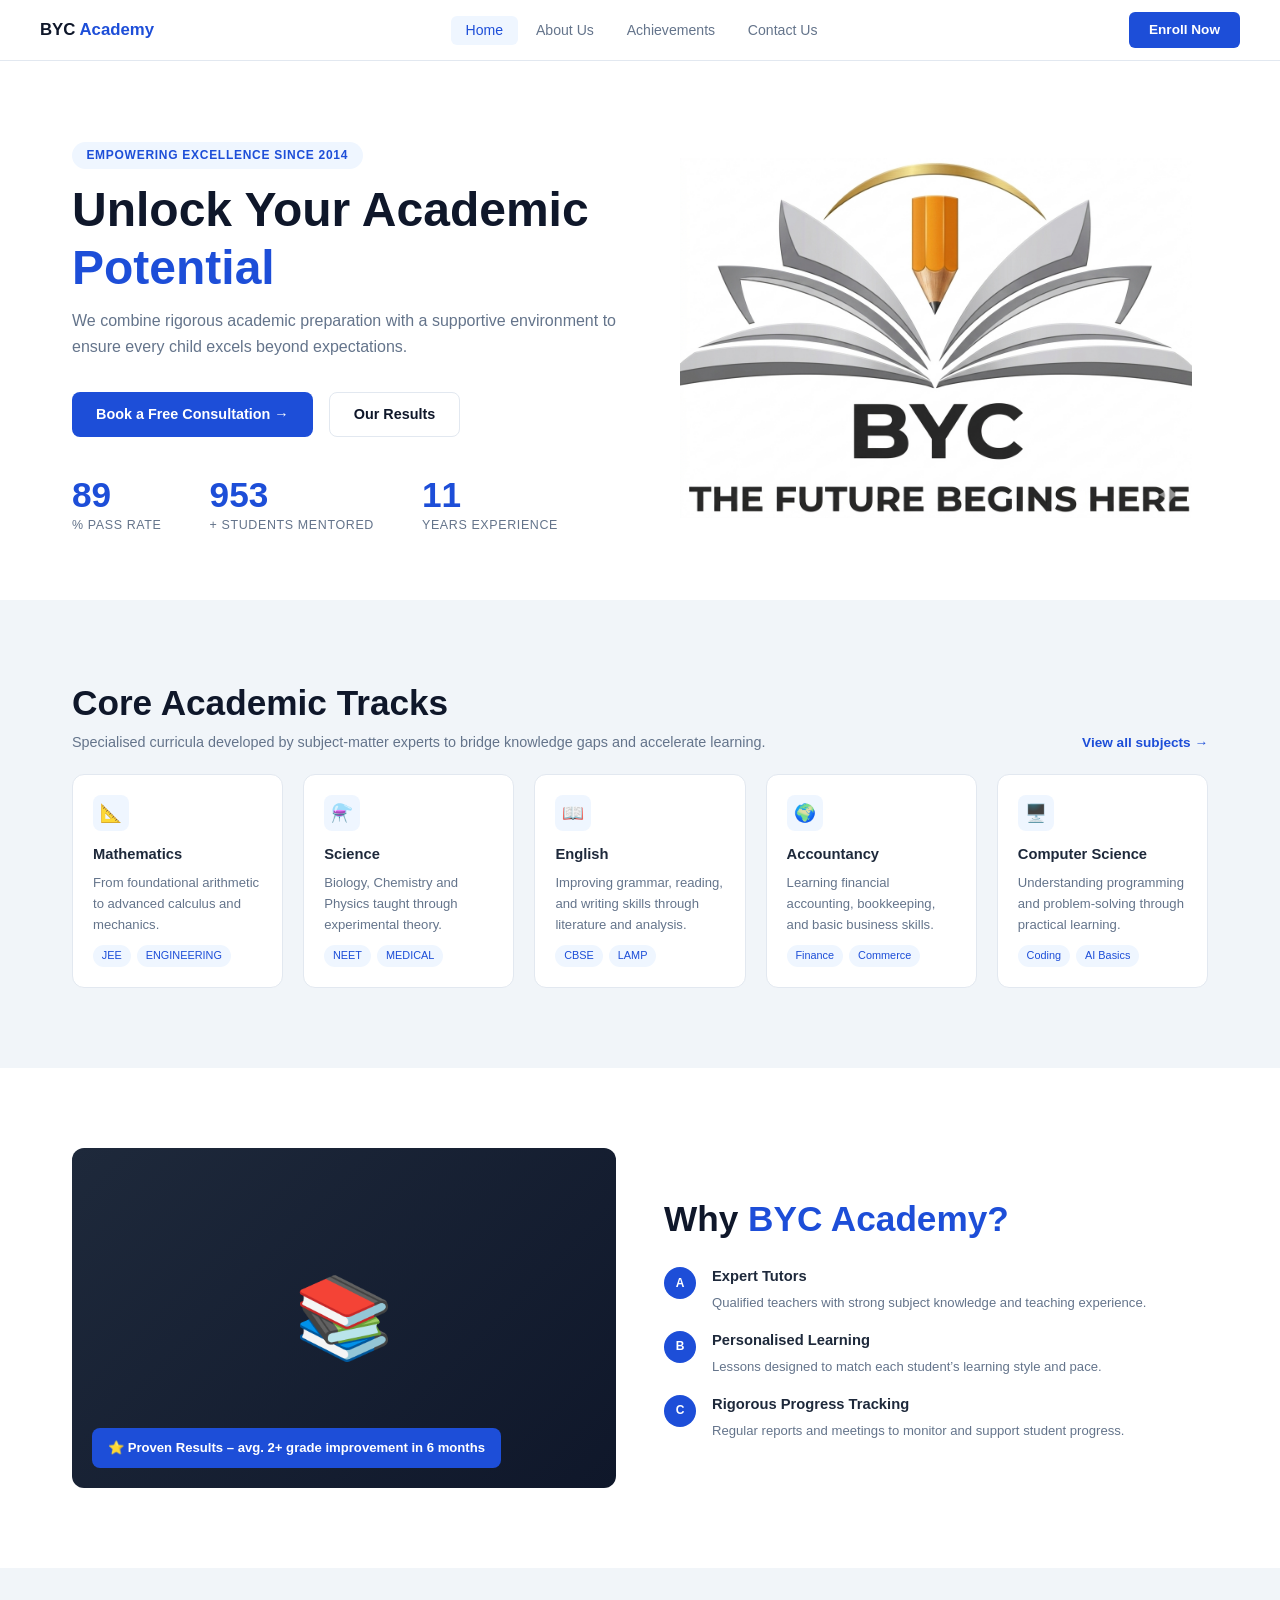
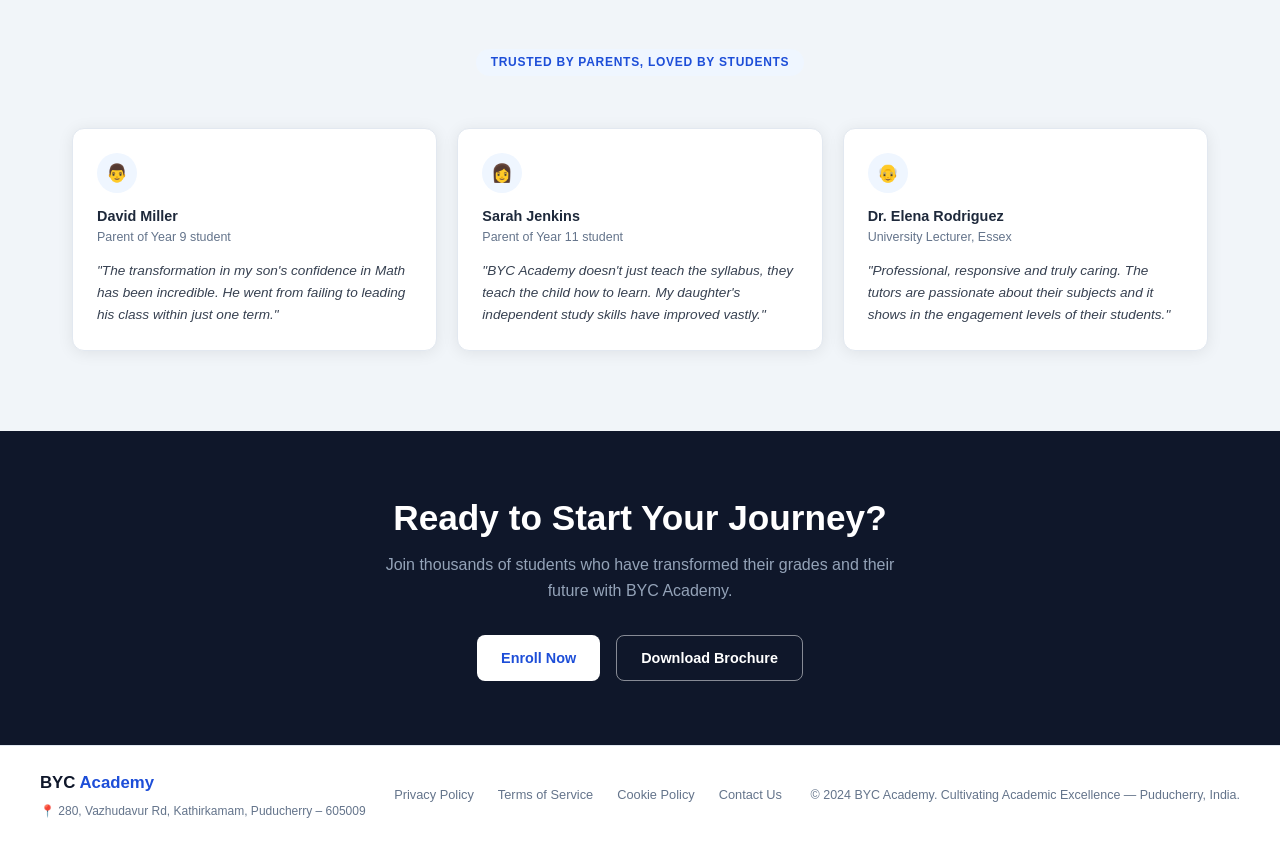
==== index.html @ beffa76e "all updated files are included" ====
<!DOCTYPE html>
<html lang="en">
<head>
<meta charset="UTF-8"/><meta name="viewport" content="width=device-width,initial-scale=1.0"/>
<title>BYC Academy – Unlock Your Academic Potential</title>
<link rel="icon" type="image/png" href="assets/favicon.png">
<meta name="description" content="BYC Academy – Expert tutoring, personalised plans, proven results. Empowering students since 2012."/>
<link rel="stylesheet" href="style.css"/>
</head>
<body>

<!-- NAVBAR -->
<nav class="navbar">
  <div class="nav-inner">
    <a href="index.html" class="nav-logo">BYC <span>Academy</span></a>
    <ul class="nav-links" id="navLinks">
      <li><a href="index.html" class="nav-link active">Home</a></li>
      <li><a href="about.html" class="nav-link">About Us</a></li>
      <li><a href="achievements.html" class="nav-link">Achievements</a></li>
      <li><a href="contact.html" class="nav-link">Contact Us</a></li>
    </ul>
    <a href="contact.html" class="btn-enroll">Enroll Now</a>
    <button class="hamburger" id="ham" aria-label="Menu"><span></span><span></span><span></span></button>
  </div>
</nav>

<!-- HERO -->
<section class="hero">
  <div class="container">
    <div class="hero-grid">
      <div>
        <div class="badge">Empowering Excellence Since 2014</div>
        <h1>Unlock Your Academic <span class="text-blue">Potential</span></h1>
        <p class="lead" style="margin-top:.75rem;">We combine rigorous academic preparation with a supportive environment to ensure every child excels beyond expectations.</p>
        <div style="display:flex;gap:1rem;flex-wrap:wrap;">
          <a href="contact.html" class="btn btn-primary">Book a Free Consultation →</a>
          <a href="achievements.html" class="btn btn-outline">Our Results</a>
        </div>
        <div class="stats-row">
          <div class="stat-item"><div class="num" data-target="94">0</div><div class="lbl">% Pass Rate</div></div>
          <div class="stat-item"><div class="num" data-target="1000">0</div><div class="lbl">+ Students Mentored</div></div>
          <div class="stat-item"><div class="num" data-target="12">0</div><div class="lbl">Years Experience</div></div>
        </div>
      </div>
      <div class="hero-img"><img src="assets\byc logo.png" alt="BYC"></div>
    </div>
  </div>
</section>

<!-- CORE TRACKS -->
<section class="section bg-gray">
  <div class="container">
    <div style="display:flex;justify-content:space-between;align-items:flex-end;margin-bottom:1.25rem;">
      <div>
        <h2>Core Academic Tracks</h2>
        <p class="text-gray" style="font-size:.9rem;margin-top:.35rem;">Specialised curricula developed by subject-matter experts to bridge knowledge gaps and accelerate learning.</p>
      </div>
      <a href="about.html" class="text-blue" style="font-size:.85rem;font-weight:600;white-space:nowrap;">View all subjects →</a>
    </div>
    <div class="subjects-grid">
      <div class="subj-card"><div class="subj-icon">📐</div><h4>Mathematics</h4><p>From foundational arithmetic to advanced calculus and mechanics.</p><div class="tags"><span class="tag">JEE</span><span class="tag">ENGINEERING</span></div></div>
      <div class="subj-card"><div class="subj-icon">⚗️</div><h4>Science</h4><p>Biology, Chemistry and Physics taught through experimental theory.</p><div class="tags"><span class="tag">NEET</span><span class="tag">MEDICAL</span></div></div>
      <div class="subj-card"><div class="subj-icon">📖</div><h4>English</h4><p>Improving grammar, reading, and writing skills through literature and analysis.</p><div class="tags"><span class="tag">CBSE</span><span class="tag">LAMP</span></div></div>
      <div class="subj-card"><div class="subj-icon">🌍</div><h4>Accountancy</h4><p>Learning financial accounting, bookkeeping, and basic business skills.</p><div class="tags"><span class="tag">Finance</span><span class="tag">Commerce</span></div></div>
      <div class="subj-card"><div class="subj-icon">🖥️</div><h4>Computer Science</h4><p>Understanding programming and problem-solving through practical learning.</p><div class="tags"><span class="tag">Coding</span><span class="tag">AI Basics</span></div></div>

    </div>
  </div>
</section>

<!-- WHY BYC -->
<section class="section">
  <div class="container">
    <div class="why-grid">
      <div class="why-img">
        <span style="font-size:5rem;">📚</span>
        <div class="why-img-overlay">⭐ Proven Results – avg. 2+ grade improvement in 6 months</div>
      </div>
      <div>
        <h2 style="margin-bottom:1.5rem;">Why <span class="text-blue">BYC Academy?</span></h2>
        <div class="why-points">
          <div class="why-point">
            <div class="why-point-icon">A</div>
            <div><h4>Expert Tutors</h4><p>Qualified teachers with strong subject knowledge and teaching experience.</p></div>
          </div>
          <div class="why-point">
            <div class="why-point-icon">B</div>
            <div><h4>Personalised Learning</h4><p>Lessons designed to match each student’s learning style and pace.</p></div>
          </div>
          <div class="why-point">
            <div class="why-point-icon">C</div>
            <div><h4>Rigorous Progress Tracking</h4><p>Regular reports and meetings to monitor and support student progress.</p></div>
          </div>
        </div>
      </div>
    </div>
  </div>
</section>

<!-- TESTIMONIALS -->
<section class="section bg-gray">
  <div class="container">
    <div class="section-header center">
      <p class="badge">Trusted by Parents, Loved by Students</p>
    </div>
    <div class="testi-grid">
      <div class="testi-card">
        <div class="testi-avatar">👨</div>
        <div class="testi-name">David Miller</div>
        <div class="testi-role">Parent of Year 9 student</div>
        <p class="testi-text">"The transformation in my son's confidence in Math has been incredible. He went from failing to leading his class within just one term."</p>
      </div>
      <div class="testi-card">
        <div class="testi-avatar">👩</div>
        <div class="testi-name">Sarah Jenkins</div>
        <div class="testi-role">Parent of Year 11 student</div>
        <p class="testi-text">"BYC Academy doesn't just teach the syllabus, they teach the child how to learn. My daughter's independent study skills have improved vastly."</p>
      </div>
      <div class="testi-card">
        <div class="testi-avatar">👴</div>
        <div class="testi-name">Dr. Elena Rodriguez</div>
        <div class="testi-role">University Lecturer, Essex</div>
        <p class="testi-text">"Professional, responsive and truly caring. The tutors are passionate about their subjects and it shows in the engagement levels of their students."</p>
      </div>
    </div>
  </div>
</section>

<!-- CTA -->
<section class="cta-dark">
  <div class="container">
    <h2>Ready to Start Your Journey?</h2>
    <p>Join thousands of students who have transformed their grades and their future with BYC Academy.</p>
    <div class="cta-btns">
      <a href="contact.html" class="btn btn-white">Enroll Now</a>
      <a href="about.html" class="btn btn-outline-white">Download Brochure</a>
    </div>
  </div>
</section>

<!-- FOOTER -->
<footer class="footer">
  <div class="footer-inner">
    <div>
      <span class="nav-logo">BYC <span style="color:var(--blue)">Academy</span></span>
      <div style="font-size:.75rem;color:var(--gray);margin-top:.3rem;">📍 280, Vazhudavur Rd, Kathirkamam, Puducherry – 605009</div>
    </div>
    <div class="footer-links">
      <a href="#">Privacy Policy</a><a href="#">Terms of Service</a><a href="#">Cookie Policy</a><a href="contact.html">Contact Us</a>
    </div>
    <span class="footer-copy">© 2024 BYC Academy. Cultivating Academic Excellence — Puducherry, India.</span>
  </div>
</footer>

<script src="main.js"></script>
</body>
</html>
---- style.css ----
/* === RESET & BASE === */
*,*::before,*::after{box-sizing:border-box;margin:0;padding:0;}
html{scroll-behavior:smooth;font-size:16px;}
body{font-family:'Inter',sans-serif;background:#fff;color:#1e293b;line-height:1.6;overflow-x:hidden;}
a{text-decoration:none;color:inherit;}
ul{list-style:none;}
img{max-width:100%;display:block;}

@import url('https://fonts.googleapis.com/css2?family=Inter:wght@300;400;500;600;700;800&display=swap');

/* === VARIABLES === */
:root{
  --blue:#1d4ed8;
  --blue-light:#3b82f6;
  --blue-bg:#eff6ff;
  --dark:#0f172a;
  --gray:#64748b;
  --gray-light:#f1f5f9;
  --border:#e2e8f0;
  --shadow:0 2px 16px rgba(0,0,0,0.08);
  --shadow-md:0 8px 30px rgba(0,0,0,0.12);
  --radius:12px;
  --trans:0.25s ease;
}

/* === NAVBAR === */
.navbar{position:sticky;top:0;z-index:100;background:#fff;border-bottom:1px solid var(--border);padding:0 2rem;}
.nav-inner{max-width:1200px;margin:auto;display:flex;align-items:center;height:60px;gap:1rem;}
.nav-logo{font-size:1.05rem;font-weight:700;color:var(--dark);white-space:nowrap;}
.nav-logo span{color:var(--blue);}
.nav-links{display:flex;gap:0.25rem;margin:0 auto;}
.nav-link{padding:0.4rem 0.9rem;border-radius:6px;font-size:0.88rem;font-weight:500;color:var(--gray);transition:all var(--trans);}
.nav-link:hover,.nav-link.active{color:var(--blue);background:var(--blue-bg);}
.btn-enroll{padding:0.45rem 1.25rem;background:var(--blue);color:#fff;border-radius:6px;font-size:0.85rem;font-weight:600;white-space:nowrap;transition:background var(--trans);}
.btn-enroll:hover{background:#1e40af;}
.hamburger{display:none;flex-direction:column;gap:4px;background:none;border:none;cursor:pointer;padding:4px;}
.hamburger span{display:block;width:22px;height:2px;background:var(--dark);border-radius:2px;transition:.3s;}
.hamburger.open span:nth-child(1){transform:translateY(6px) rotate(45deg);}
.hamburger.open span:nth-child(2){opacity:0;}
.hamburger.open span:nth-child(3){transform:translateY(-6px) rotate(-45deg);}

/* === LAYOUT === */
.container{max-width:1200px;margin:auto;padding:0 2rem;}
.section{padding:5rem 0;}
.section-sm{padding:3rem 0;}
.bg-gray{background:var(--gray-light);}
.bg-dark{background:var(--dark);}
.bg-blue{background:var(--blue);}

/* === TYPOGRAPHY === */
.badge{display:inline-block;padding:.25rem .9rem;background:var(--blue-bg);color:var(--blue);border-radius:999px;font-size:.75rem;font-weight:600;letter-spacing:.06em;text-transform:uppercase;margin-bottom:.75rem;}
.badge-white{background:rgba(255,255,255,.15);color:#fff;}
h1{font-size:clamp(2rem,4.5vw,3rem);font-weight:800;line-height:1.2;color:var(--dark);}
h2{font-size:clamp(1.5rem,3vw,2.2rem);font-weight:700;line-height:1.3;color:var(--dark);}
h3{font-size:1.1rem;font-weight:700;color:var(--dark);}
.text-blue{color:var(--blue);}
.text-gray{color:var(--gray);}
.text-white{color:#fff;}
.lead{font-size:1rem;color:var(--gray);max-width:600px;margin-bottom:2rem;}
.lead-center{text-align:center;margin-left:auto;margin-right:auto;}

/* === BUTTONS === */
.btn{display:inline-flex;align-items:center;gap:.5rem;padding:.65rem 1.5rem;border-radius:8px;font-size:.9rem;font-weight:600;border:none;cursor:pointer;transition:all var(--trans);}
.btn-primary{background:var(--blue);color:#fff;}
.btn-primary:hover{background:#1e40af;transform:translateY(-1px);}
.btn-outline{background:#fff;color:var(--dark);border:1.5px solid var(--border);}
.btn-outline:hover{border-color:var(--blue);color:var(--blue);}
.btn-outline-white{background:transparent;color:#fff;border:1.5px solid rgba(255,255,255,.5);}
.btn-outline-white:hover{background:rgba(255,255,255,.1);}
.btn-white{background:#fff;color:var(--blue);}
.btn-white:hover{background:#f0f9ff;}

/* === CARDS === */
.card{background:#fff;border:1px solid var(--border);border-radius:var(--radius);padding:1.5rem;box-shadow:var(--shadow);}
.card:hover{box-shadow:var(--shadow-md);transform:translateY(-3px);}
.card-transition{transition:all var(--trans);}

/* === STATS ROW === */
.stats-row{display:flex;gap:3rem;flex-wrap:wrap;margin-top:2.5rem;}
.stat-item .num{font-size:2.2rem;font-weight:800;color:var(--blue);line-height:1;}
.stat-item .lbl{font-size:.78rem;color:var(--gray);text-transform:uppercase;letter-spacing:.05em;margin-top:.2rem;}

/* === SUBJECT CARDS === */
.subjects-grid{display:grid;grid-template-columns:repeat(auto-fit,minmax(200px,1fr));gap:1.25rem;}
.subj-card{background:#fff;border:1px solid var(--border);border-radius:var(--radius);padding:1.25rem;transition:all var(--trans);}
.subj-card:hover{border-color:var(--blue);box-shadow:var(--shadow-md);}
.subj-icon{width:36px;height:36px;background:var(--blue-bg);border-radius:8px;display:flex;align-items:center;justify-content:center;font-size:1.1rem;margin-bottom:.75rem;}
.subj-card h4{font-size:.92rem;font-weight:700;margin-bottom:.35rem;}
.subj-card p{font-size:.82rem;color:var(--gray);}
.tags{display:flex;gap:.4rem;flex-wrap:wrap;margin-top:.6rem;}
.tag{font-size:.68rem;padding:.15rem .55rem;border-radius:999px;background:var(--blue-bg);color:var(--blue);font-weight:500;}

/* === WHY SECTION === */
.why-grid{display:grid;grid-template-columns:1fr 1fr;gap:3rem;align-items:center;}
.why-img{border-radius:var(--radius);overflow:hidden;position:relative;min-height:340px;background:linear-gradient(135deg,#1e293b,#0f172a);display:flex;align-items:center;justify-content:center;}
.why-img-overlay{position:absolute;bottom:1.25rem;left:1.25rem;background:var(--blue);color:#fff;border-radius:8px;padding:.6rem 1rem;font-size:.82rem;font-weight:700;}
.why-points{display:flex;flex-direction:column;gap:1rem;}
.why-point{display:flex;gap:1rem;align-items:flex-start;}
.why-point-icon{width:32px;height:32px;border-radius:50%;background:var(--blue);color:#fff;display:flex;align-items:center;justify-content:center;font-size:.75rem;font-weight:700;flex-shrink:0;margin-top:2px;}
.why-point h4{font-size:.92rem;font-weight:600;margin-bottom:.2rem;}
.why-point p{font-size:.82rem;color:var(--gray);}

/* === TESTIMONIALS === */
.testi-grid{display:grid;grid-template-columns:repeat(auto-fit,minmax(260px,1fr));gap:1.25rem;}
.testi-card{background:#fff;border:1px solid var(--border);border-radius:var(--radius);padding:1.5rem;box-shadow:var(--shadow);}
.testi-avatar{width:40px;height:40px;border-radius:50%;background:var(--blue-bg);display:flex;align-items:center;justify-content:center;font-size:1.1rem;margin-bottom:.75rem;}
.testi-name{font-size:.9rem;font-weight:700;}
.testi-role{font-size:.78rem;color:var(--gray);}
.testi-text{font-size:.85rem;color:#374151;margin-top:.75rem;font-style:italic;}

/* === TIMELINE === */
.timeline{position:relative;padding-left:1.5rem;}
.timeline::before{content:'';position:absolute;left:6px;top:0;bottom:0;width:2px;background:var(--border);}
.tl-item{position:relative;padding-bottom:2rem;}
.tl-dot{position:absolute;left:-1.25rem;top:3px;width:14px;height:14px;border-radius:50%;background:#fff;border:2px solid var(--border);}
.tl-dot.active{border-color:var(--blue);background:var(--blue);}
.tl-year{font-size:.75rem;font-weight:700;color:var(--blue);margin-bottom:.2rem;}
.tl-title{font-size:.95rem;font-weight:700;margin-bottom:.3rem;}
.tl-desc{font-size:.83rem;color:var(--gray);}

/* === MENTORS === */
.mentors-grid{display:grid;grid-template-columns:repeat(auto-fit,minmax(220px,1fr));gap:1.25rem;}
.mentor-card{background:#fff;border:1px solid var(--border);border-radius:var(--radius);overflow:hidden;box-shadow:var(--shadow);transition:all var(--trans);}
.mentor-card:hover{box-shadow:var(--shadow-md);transform:translateY(-3px);}
.mentor-img{height:160px;background:linear-gradient(135deg,#1e293b,#334155);display:flex;align-items:center;justify-content:center;font-size:3.5rem;}
.mentor-body{padding:1rem;}
.mentor-body h4{font-size:.95rem;font-weight:700;}
.mentor-role{font-size:.78rem;color:var(--blue);font-weight:600;margin:.15rem 0 .5rem;}
.mentor-bio{font-size:.78rem;color:var(--gray);}

/* === ACHIEVEMENT STATS === */
.ach-grid{display:grid;grid-template-columns:repeat(auto-fit,minmax(240px,1fr));gap:1.5rem;margin-top:2.5rem;}
.ach-card{border-radius:var(--radius);padding:2rem;text-align:center;}
.ach-card.blue{background:var(--blue);color:#fff;}
.ach-card.light{background:#fff;border:1px solid var(--border);box-shadow:var(--shadow);}
.ach-card.accent{background:#1e293b;color:#fff;}
.ach-num{font-size:2.8rem;font-weight:800;line-height:1;}
.ach-card.blue .ach-num{color:#bfdbfe;}
.ach-lbl{font-size:.9rem;font-weight:600;margin:.5rem 0 .75rem;}
.ach-desc{font-size:.8rem;opacity:.7;}
.ach-award-icon{font-size:2rem;margin-bottom:.75rem;}

/* === SUCCESS STORIES === */
.story-grid{display:grid;grid-template-columns:repeat(auto-fit,minmax(280px,1fr));gap:1.5rem;}
.story-card{background:#fff;border:1px solid var(--border);border-radius:var(--radius);padding:1.5rem;box-shadow:var(--shadow);}
.story-head{display:flex;gap:.75rem;align-items:center;margin-bottom:.75rem;}
.story-avatar{width:44px;height:44px;border-radius:50%;background:var(--blue-bg);display:flex;align-items:center;justify-content:center;font-size:1.2rem;flex-shrink:0;}
.story-name{font-size:.9rem;font-weight:700;}
.story-sub{font-size:.76rem;color:var(--gray);}
.story-badge{display:inline-block;font-size:.68rem;padding:.15rem .6rem;border-radius:999px;background:#dcfce7;color:#166534;font-weight:600;margin-bottom:.5rem;}
.story-quote{font-size:.83rem;color:#374151;font-style:italic;border-left:3px solid var(--blue);padding-left:.75rem;}

/* === LEGACY SECTION === */
.legacy-grid{display:grid;grid-template-columns:1fr 1fr;gap:2rem;align-items:center;}
.legacy-img{border-radius:var(--radius);overflow:hidden;height:280px;background:linear-gradient(135deg,#1a1a2e,#16213e);display:flex;align-items:center;justify-content:center;font-size:4rem;}
.legacy-points{display:flex;flex-direction:column;gap:.75rem;}
.legacy-point{display:flex;gap:.75rem;align-items:flex-start;padding:.75rem;background:#fff;border-radius:8px;border:1px solid var(--border);}
.legacy-icon{font-size:1.1rem;flex-shrink:0;margin-top:2px;}
.legacy-point h4{font-size:.88rem;font-weight:700;margin-bottom:.15rem;}
.legacy-point p{font-size:.8rem;color:var(--gray);}

/* === CONTACT === */
.contact-grid{display:grid;grid-template-columns:1fr 1.2fr;gap:4rem;align-items:start;}
.contact-form-box{background:#fff;border:1px solid var(--border);border-radius:var(--radius);padding:2rem;box-shadow:var(--shadow);}
.form-row-2{display:grid;grid-template-columns:1fr 1fr;gap:1rem;}
.form-group{margin-bottom:1.1rem;}
.form-group label{display:block;font-size:.8rem;font-weight:600;color:#374151;margin-bottom:.35rem;}
.form-group input,.form-group select,.form-group textarea{width:100%;padding:.6rem .9rem;border:1.5px solid var(--border);border-radius:8px;font-size:.88rem;font-family:inherit;color:var(--dark);background:#fff;transition:border-color var(--trans);}
.form-group input:focus,.form-group select:focus,.form-group textarea:focus{outline:none;border-color:var(--blue);}
.form-group textarea{resize:vertical;}
.contact-sidebar{display:flex;flex-direction:column;gap:1.5rem;}
.contact-info-card{background:#fff;border:1px solid var(--border);border-radius:var(--radius);padding:1.25rem;box-shadow:var(--shadow);}
.contact-info-row{display:flex;gap:.75rem;align-items:flex-start;}
.ci-icon{width:36px;height:36px;background:var(--blue-bg);border-radius:8px;display:flex;align-items:center;justify-content:center;font-size:1rem;flex-shrink:0;}
.ci-label{font-size:.75rem;color:var(--gray);margin-bottom:.15rem;}
.ci-val{font-size:.85rem;font-weight:600;color:var(--dark);}
.ci-sub{font-size:.75rem;color:var(--gray);}
.hours-row{display:flex;justify-content:space-between;font-size:.8rem;padding:.4rem 0;border-bottom:1px solid var(--border);}
.hours-row:last-child{border:none;}
.trust-row{display:grid;grid-template-columns:repeat(3,1fr);gap:.75rem;text-align:center;}
.trust-item{background:#fff;border:1px solid var(--border);border-radius:8px;padding:.75rem .5rem;}
.trust-icon{font-size:1.3rem;margin-bottom:.3rem;}
.trust-val{font-size:.82rem;font-weight:700;}
.trust-lbl{font-size:.7rem;color:var(--gray);}
.map-box{border-radius:var(--radius);overflow:hidden;height:140px;background:linear-gradient(135deg,#e2e8f0,#cbd5e1);display:flex;align-items:center;justify-content:center;font-size:2rem;}
.success-msg{display:none;padding:.75rem;background:#dcfce7;border:1px solid #86efac;border-radius:8px;color:#166534;font-size:.85rem;text-align:center;margin-top:.75rem;}
.success-msg.show{display:block;}

/* === HERO === */
.hero{padding:5rem 0 4rem;}
.hero-grid{display:grid;grid-template-columns:1fr 1fr;gap:3rem;align-items:center;}
.hero-img{border-radius:var(--radius);overflow:hidden;height:360px;background:#fff;display:flex;align-items:center;justify-content:center;}
.hero-img img{width:100%;height:100%;object-fit:contain;}
.hero-about{position:relative;border-radius:var(--radius);overflow:hidden;height:360px;}
.hero-about img,.hero-about-bg{width:100%;height:100%;object-fit:cover;}
.hero-about-bg{background:linear-gradient(135deg,#1e3a5f,#0f172a);display:flex;align-items:center;justify-content:center;font-size:4rem;}
.hero-about-overlay{position:absolute;inset:0;background:linear-gradient(to top,rgba(0,0,0,.7) 0%,rgba(0,0,0,.2) 60%,transparent 100%);}
.hero-about-text{position:absolute;bottom:1.5rem;left:1.5rem;color:#fff;}
.hero-about-text h1{color:#fff;font-size:clamp(1.5rem,3vw,2.2rem);}
.hero-about-badge{display:inline-block;background:var(--blue);color:#fff;border-radius:4px;font-size:.7rem;font-weight:700;padding:.2rem .6rem;letter-spacing:.04em;margin-bottom:.5rem;}
.excellence-badge{position:absolute;bottom:1.5rem;right:1.5rem;background:#fff;border-radius:8px;padding:.6rem .9rem;text-align:center;box-shadow:var(--shadow-md);}
.excellence-badge .num{font-size:1.3rem;font-weight:800;color:var(--blue);}
.excellence-badge .lbl{font-size:.65rem;color:var(--gray);}

/* === CTA DARK === */
.cta-dark{background:var(--dark);padding:4rem 2rem;text-align:center;}
.cta-dark h2{color:#fff;margin-bottom:.75rem;}
.cta-dark p{color:#94a3b8;max-width:520px;margin:0 auto 2rem;}
.cta-btns{display:flex;gap:1rem;justify-content:center;flex-wrap:wrap;}

/* === FOOTER === */
.footer{background:#fff;border-top:1px solid var(--border);padding:1.5rem 2rem;}
.footer-inner{max-width:1200px;margin:auto;display:flex;align-items:center;justify-content:space-between;flex-wrap:wrap;gap:1rem;}
.footer-links{display:flex;gap:1.5rem;flex-wrap:wrap;}
.footer-links a{font-size:.8rem;color:var(--gray);transition:color var(--trans);}
.footer-links a:hover{color:var(--blue);}
.footer-copy{font-size:.78rem;color:var(--gray);}

/* === SECTION HEADER === */
.section-header{margin-bottom:2.5rem;}
.section-header.center{text-align:center;}
.section-header.center .lead{margin-left:auto;margin-right:auto;}

/* === RESPONSIVE === */
@media(max-width:900px){
  .hero-grid,.why-grid,.contact-grid,.legacy-grid{grid-template-columns:1fr;}
  .hero-img{height:220px;}
}
@media(max-width:640px){
  .nav-links{display:none;position:absolute;top:60px;left:0;width:100%;background:#fff;border-bottom:1px solid var(--border);padding:1rem;flex-direction:column;}
  .nav-links.open{display:flex;}
  .hamburger{display:flex;}
  .btn-enroll{display:none;}
  .form-row-2{grid-template-columns:1fr;}
  .trust-row{grid-template-columns:1fr 1fr;}
  .stats-row{gap:1.5rem;}
}
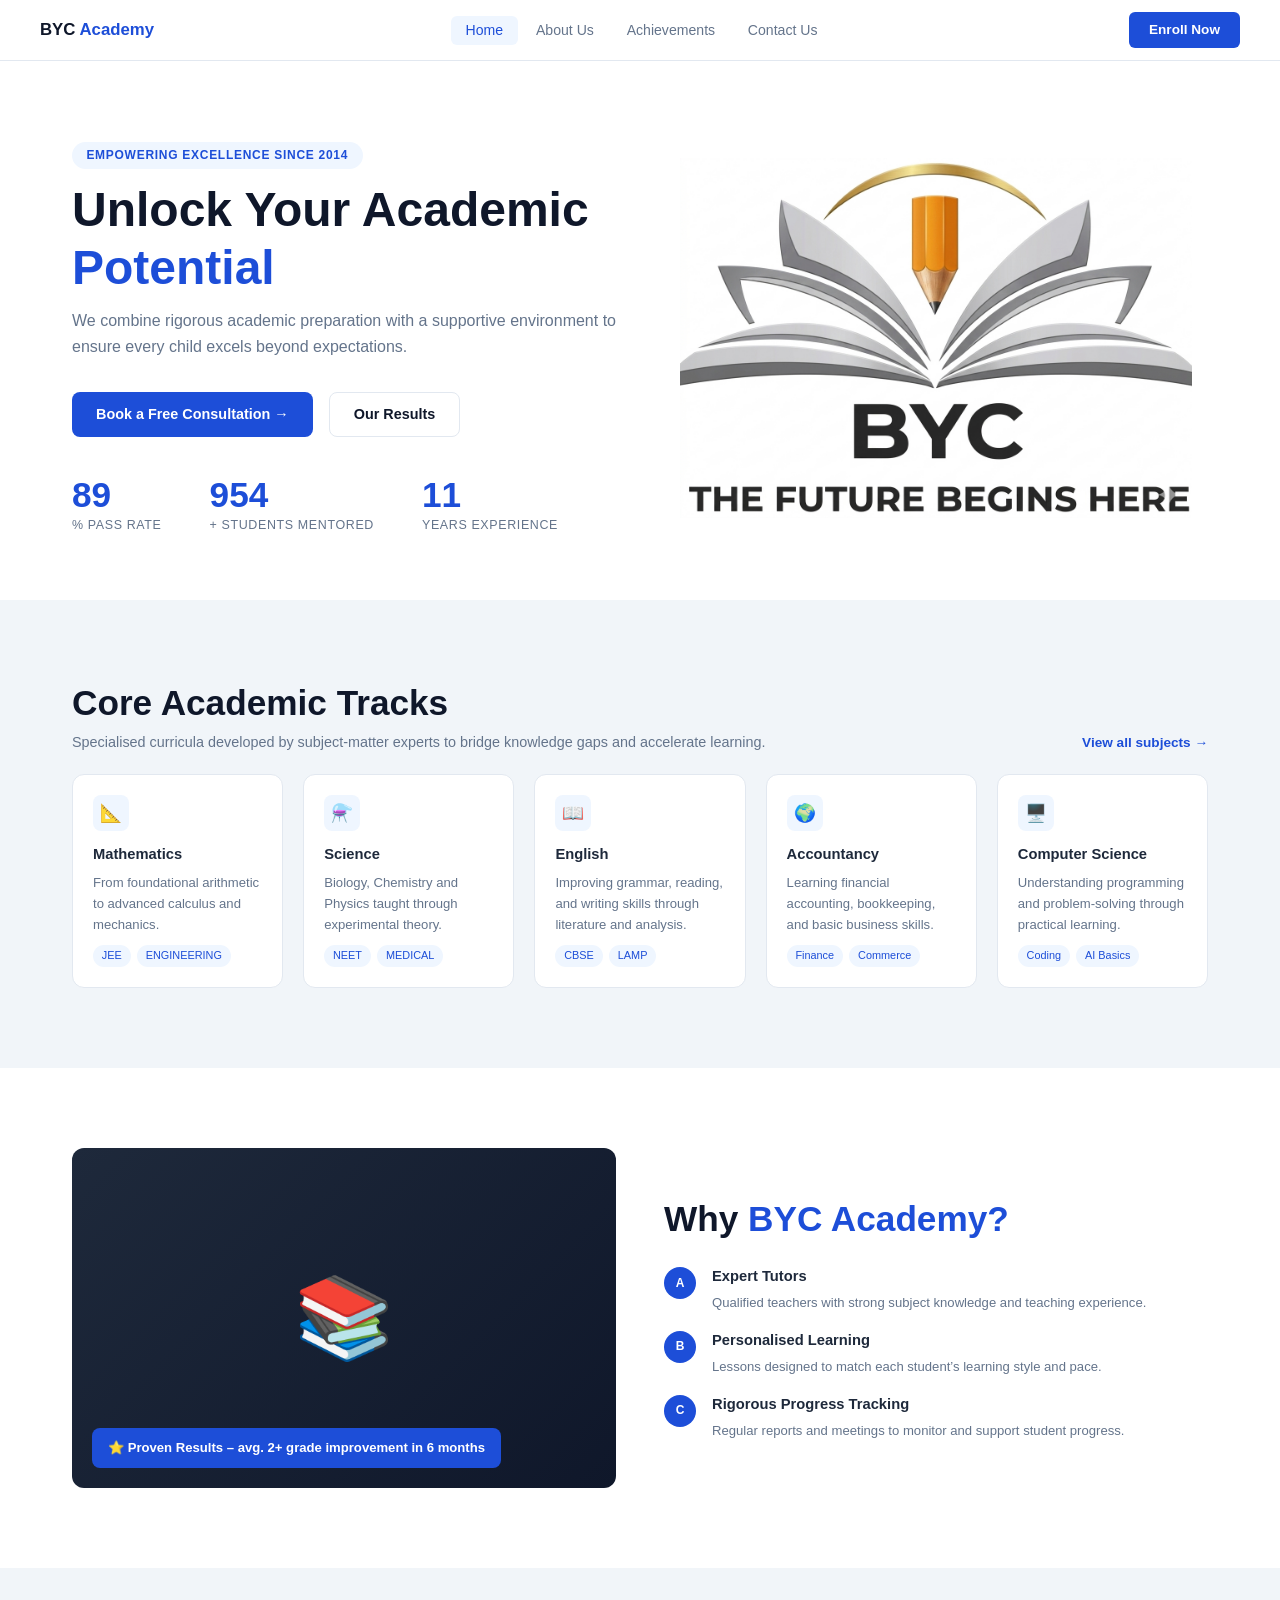
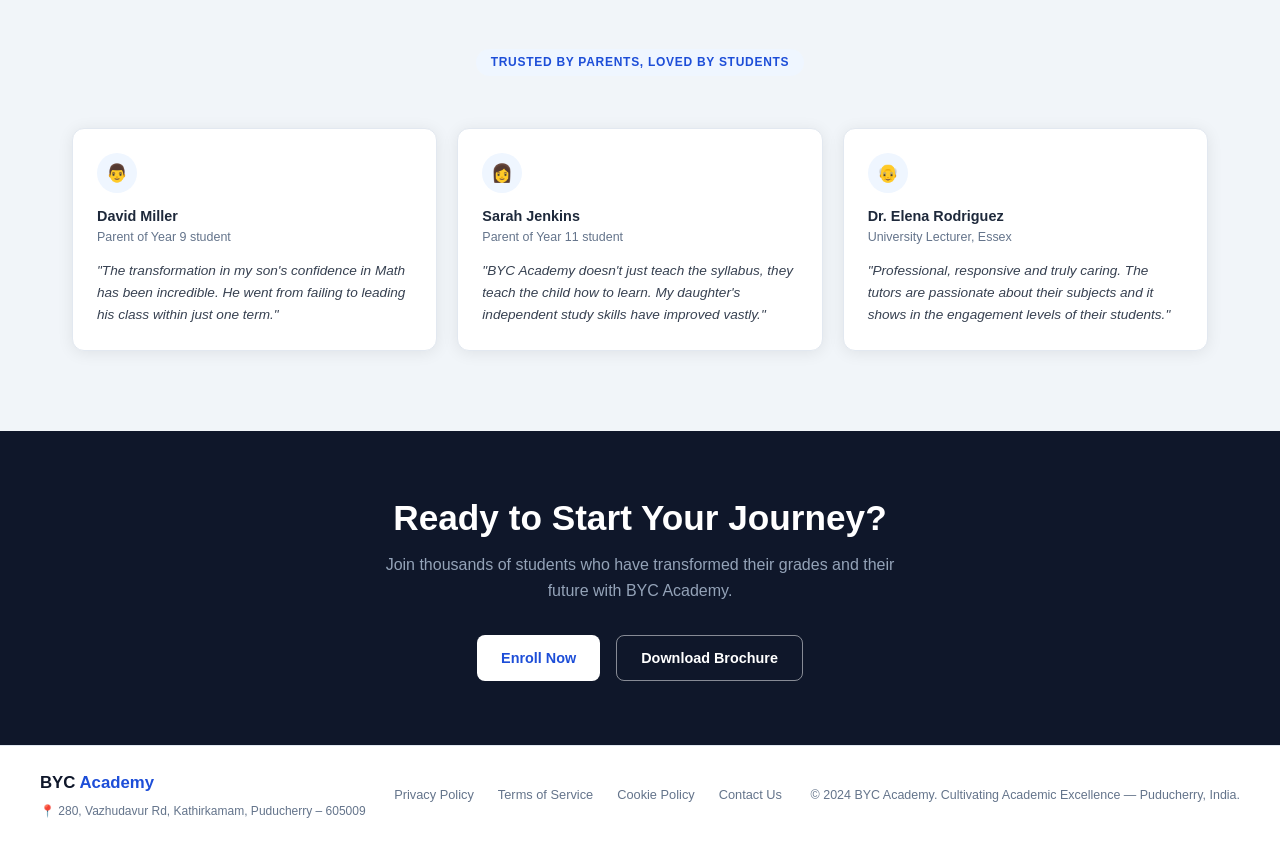
==== commit c98c2704: "updated mentors and privacy policy and cookies and terms of usage" ====
--- a/index.html
+++ b/index.html
@@ -146,7 +146,7 @@
       <div style="font-size:.75rem;color:var(--gray);margin-top:.3rem;">📍 280, Vazhudavur Rd, Kathirkamam, Puducherry – 605009</div>
     </div>
     <div class="footer-links">
-      <a href="#">Privacy Policy</a><a href="#">Terms of Service</a><a href="#">Cookie Policy</a><a href="contact.html">Contact Us</a>
+      <a href="privacy-policy.html">Privacy Policy</a><a href="terms.html">Terms of Service</a><a href="cookies.html">Cookie Policy</a><a href="contact.html">Contact Us</a>
     </div>
     <span class="footer-copy">© 2024 BYC Academy. Cultivating Academic Excellence — Puducherry, India.</span>
   </div>
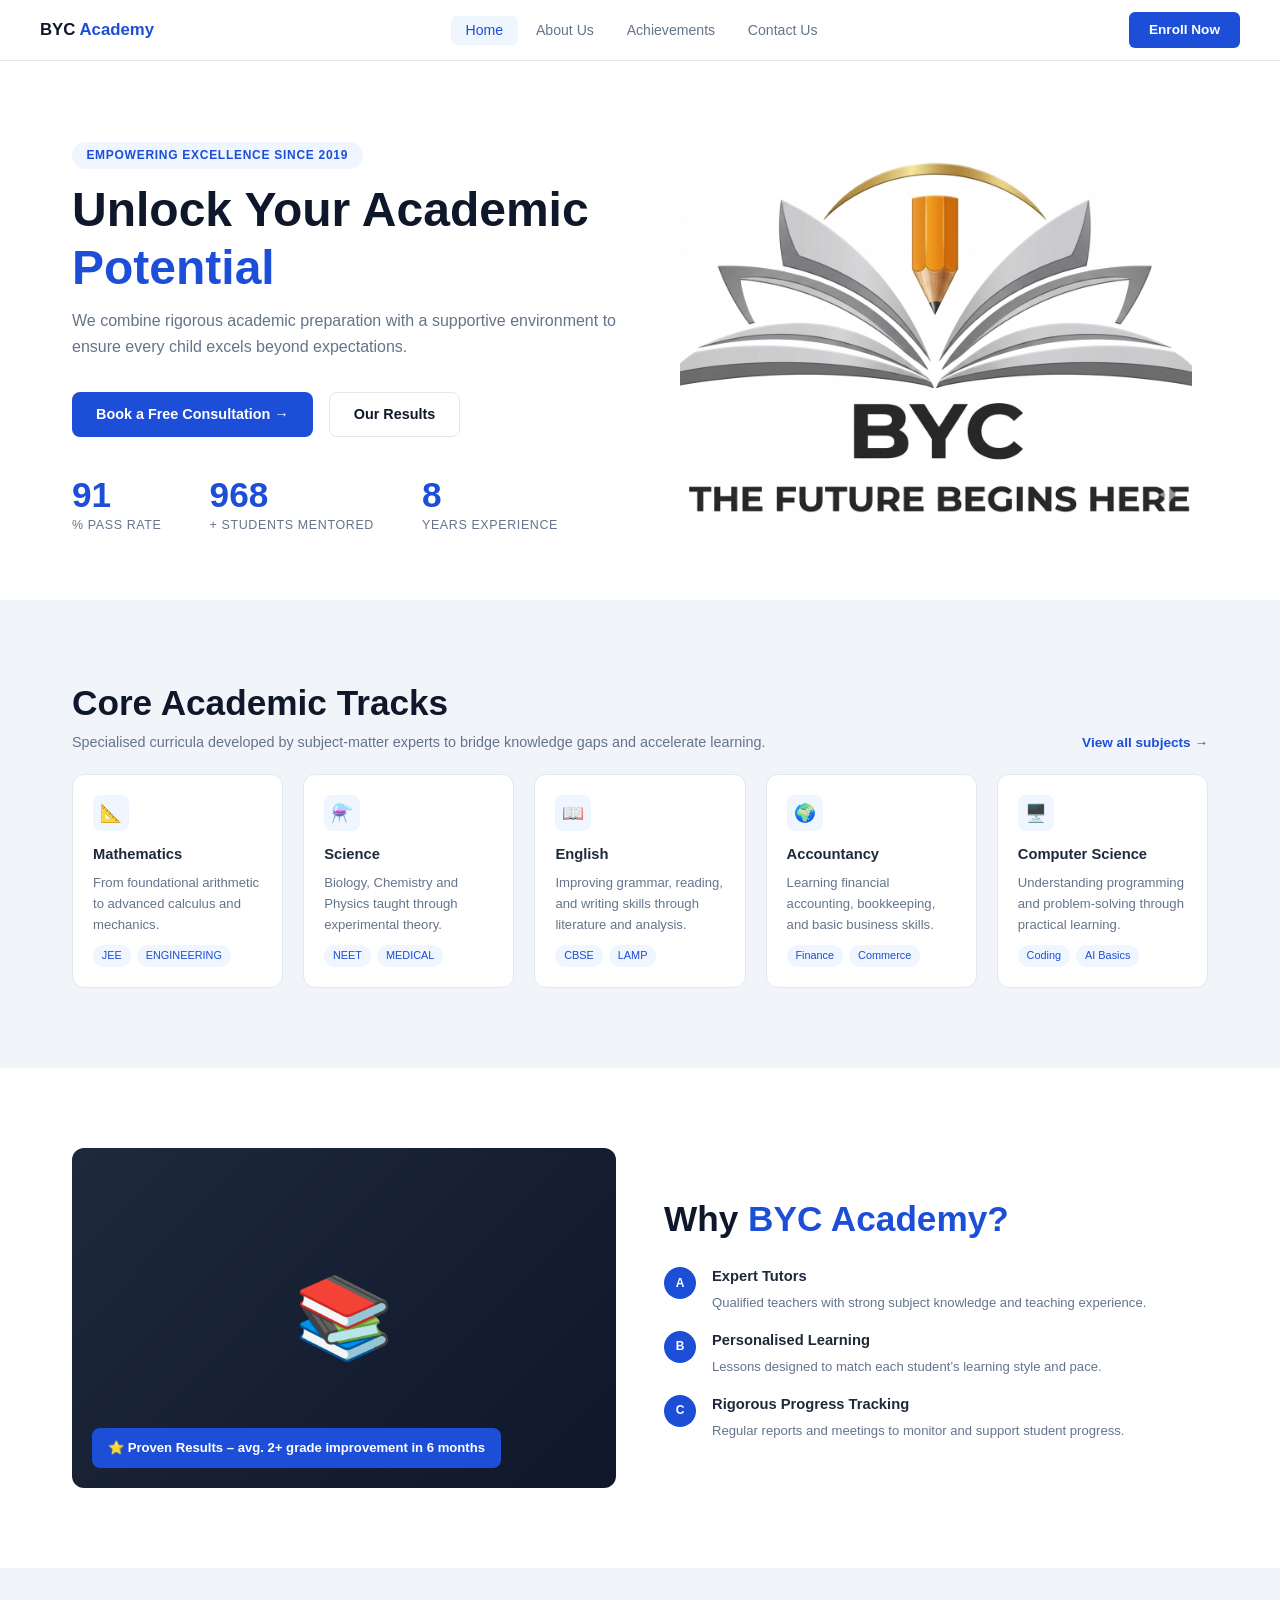
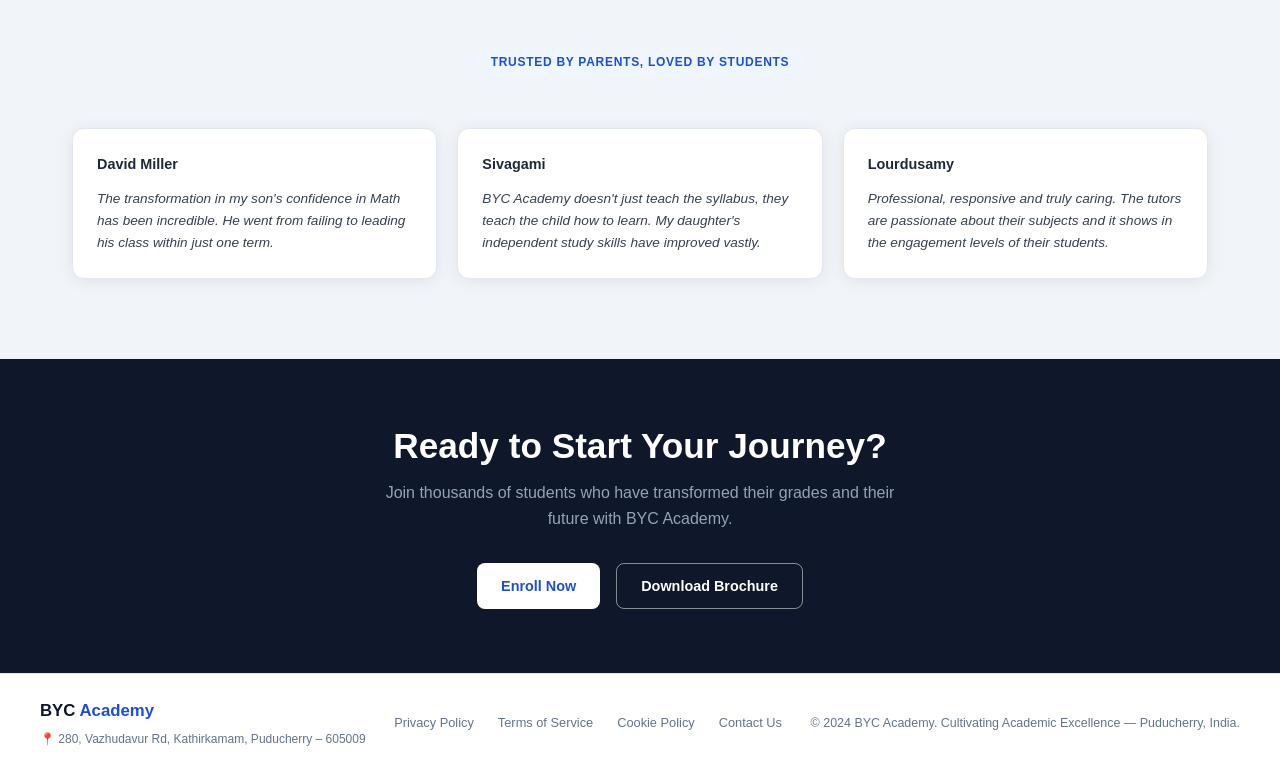
==== commit db5e2cbb: "updated details and brochure" ====
--- a/index.html
+++ b/index.html
@@ -4,7 +4,7 @@
 <meta charset="UTF-8"/><meta name="viewport" content="width=device-width,initial-scale=1.0"/>
 <title>BYC Academy – Unlock Your Academic Potential</title>
 <link rel="icon" type="image/png" href="assets/favicon.png">
-<meta name="description" content="BYC Academy – Expert tutoring, personalised plans, proven results. Empowering students since 2012."/>
+<meta name="description" content="BYC Academy – Expert tutoring, personalised plans, proven results. Empowering students since 2019."/>
 <link rel="stylesheet" href="style.css"/>
 </head>
 <body>
@@ -29,7 +29,7 @@
   <div class="container">
     <div class="hero-grid">
       <div>
-        <div class="badge">Empowering Excellence Since 2014</div>
+        <div class="badge">Empowering Excellence Since 2019</div>
         <h1>Unlock Your Academic <span class="text-blue">Potential</span></h1>
         <p class="lead" style="margin-top:.75rem;">We combine rigorous academic preparation with a supportive environment to ensure every child excels beyond expectations.</p>
         <div style="display:flex;gap:1rem;flex-wrap:wrap;">
@@ -39,7 +39,7 @@
         <div class="stats-row">
           <div class="stat-item"><div class="num" data-target="94">0</div><div class="lbl">% Pass Rate</div></div>
           <div class="stat-item"><div class="num" data-target="1000">0</div><div class="lbl">+ Students Mentored</div></div>
-          <div class="stat-item"><div class="num" data-target="12">0</div><div class="lbl">Years Experience</div></div>
+          <div class="stat-item"><div class="num" data-target="9">0</div><div class="lbl">Years Experience</div></div>
         </div>
       </div>
       <div class="hero-img"><img src="assets\byc logo.png" alt="BYC"></div>
@@ -105,22 +105,16 @@
     </div>
     <div class="testi-grid">
       <div class="testi-card">
-        <div class="testi-avatar">👨</div>
         <div class="testi-name">David Miller</div>
-        <div class="testi-role">Parent of Year 9 student</div>
-        <p class="testi-text">"The transformation in my son's confidence in Math has been incredible. He went from failing to leading his class within just one term."</p>
+        <p class="testi-text">The transformation in my son's confidence in Math has been incredible. He went from failing to leading his class within just one term.</p>
       </div>
       <div class="testi-card">
-        <div class="testi-avatar">👩</div>
-        <div class="testi-name">Sarah Jenkins</div>
-        <div class="testi-role">Parent of Year 11 student</div>
-        <p class="testi-text">"BYC Academy doesn't just teach the syllabus, they teach the child how to learn. My daughter's independent study skills have improved vastly."</p>
+        <div class="testi-name">Sivagami</div>
+        <p class="testi-text">BYC Academy doesn't just teach the syllabus, they teach the child how to learn. My daughter's independent study skills have improved vastly.</p>
       </div>
       <div class="testi-card">
-        <div class="testi-avatar">👴</div>
-        <div class="testi-name">Dr. Elena Rodriguez</div>
-        <div class="testi-role">University Lecturer, Essex</div>
-        <p class="testi-text">"Professional, responsive and truly caring. The tutors are passionate about their subjects and it shows in the engagement levels of their students."</p>
+        <div class="testi-name">Lourdusamy</div>
+        <p class="testi-text">Professional, responsive and truly caring. The tutors are passionate about their subjects and it shows in the engagement levels of their students.</p>
       </div>
     </div>
   </div>
@@ -133,7 +127,7 @@
     <p>Join thousands of students who have transformed their grades and their future with BYC Academy.</p>
     <div class="cta-btns">
       <a href="contact.html" class="btn btn-white">Enroll Now</a>
-      <a href="about.html" class="btn btn-outline-white">Download Brochure</a>
+      <a href="javascript:void(0)" onclick="downloadBrochure()" class="btn btn-outline-white">Download Brochure</a>
     </div>
   </div>
 </section>
@@ -153,5 +147,6 @@
 </footer>
 
 <script src="main.js"></script>
+<script src="download.js"></script>
 </body>
 </html>
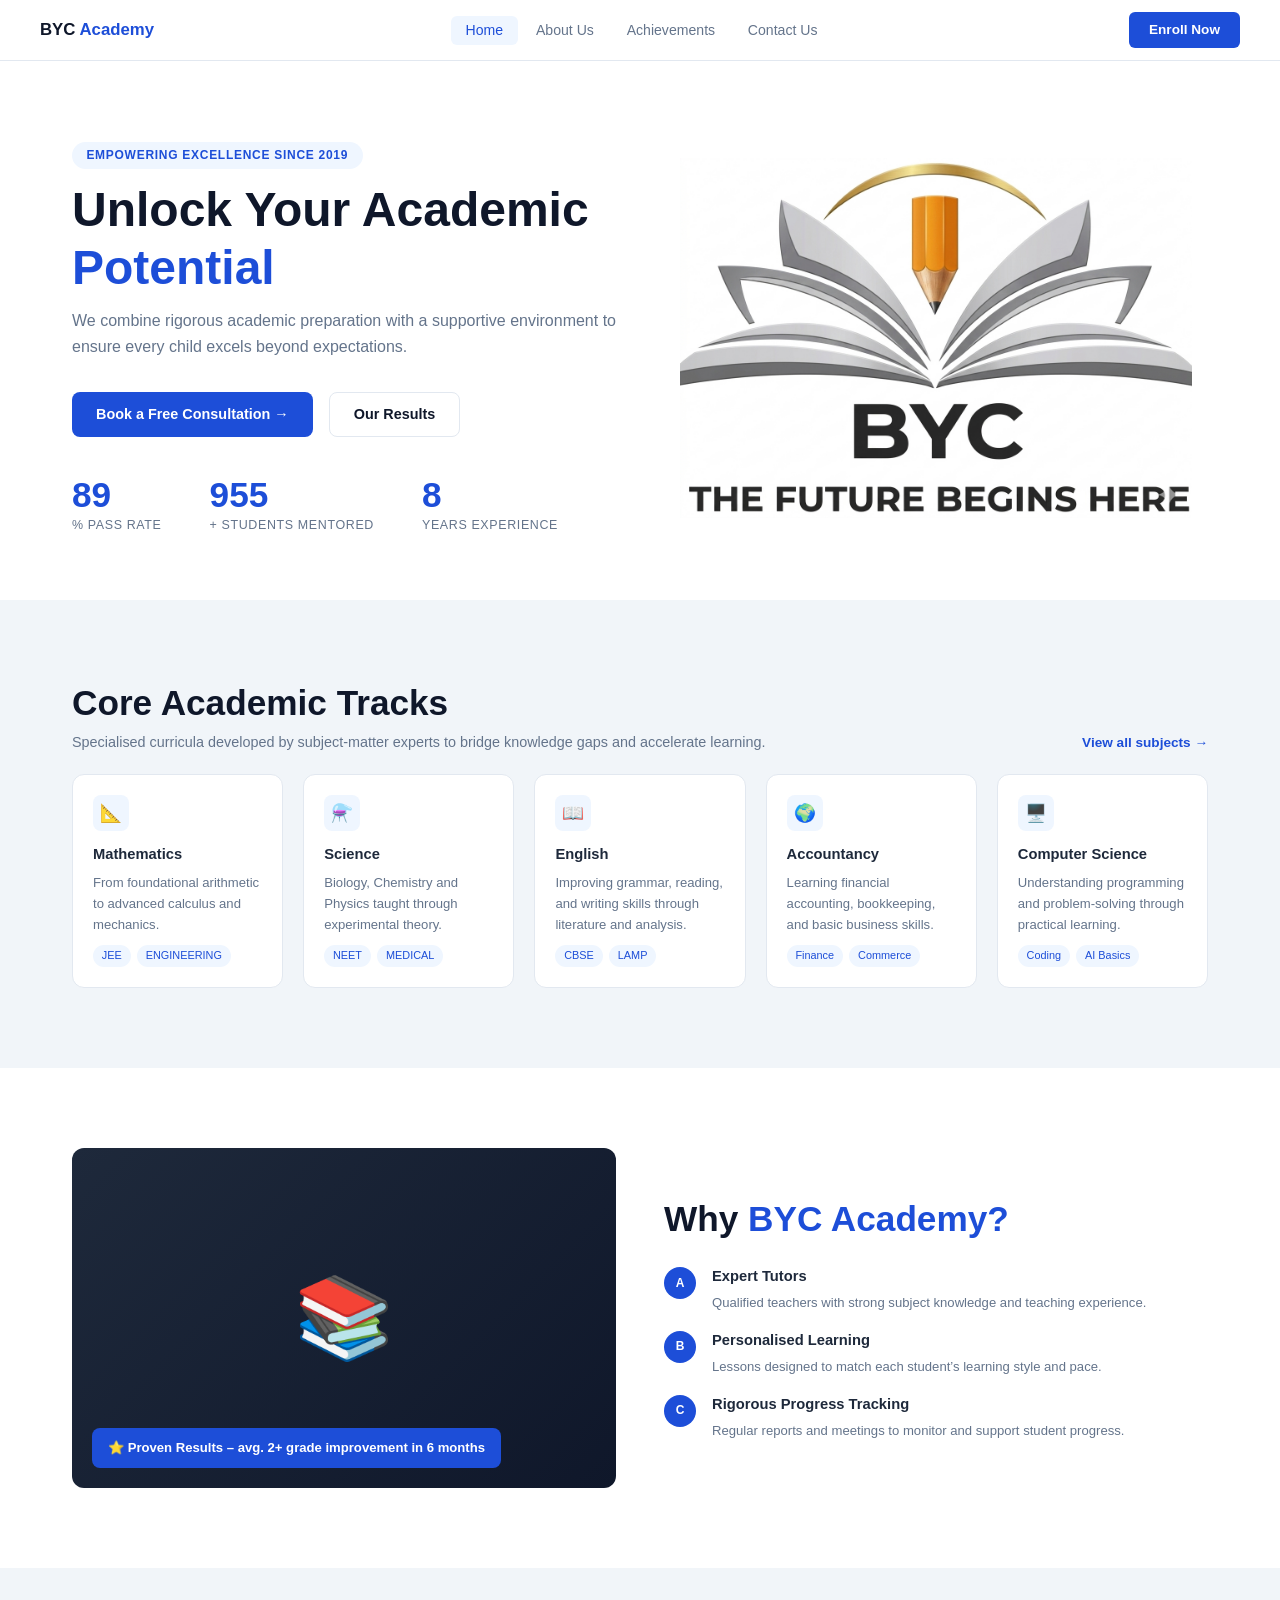
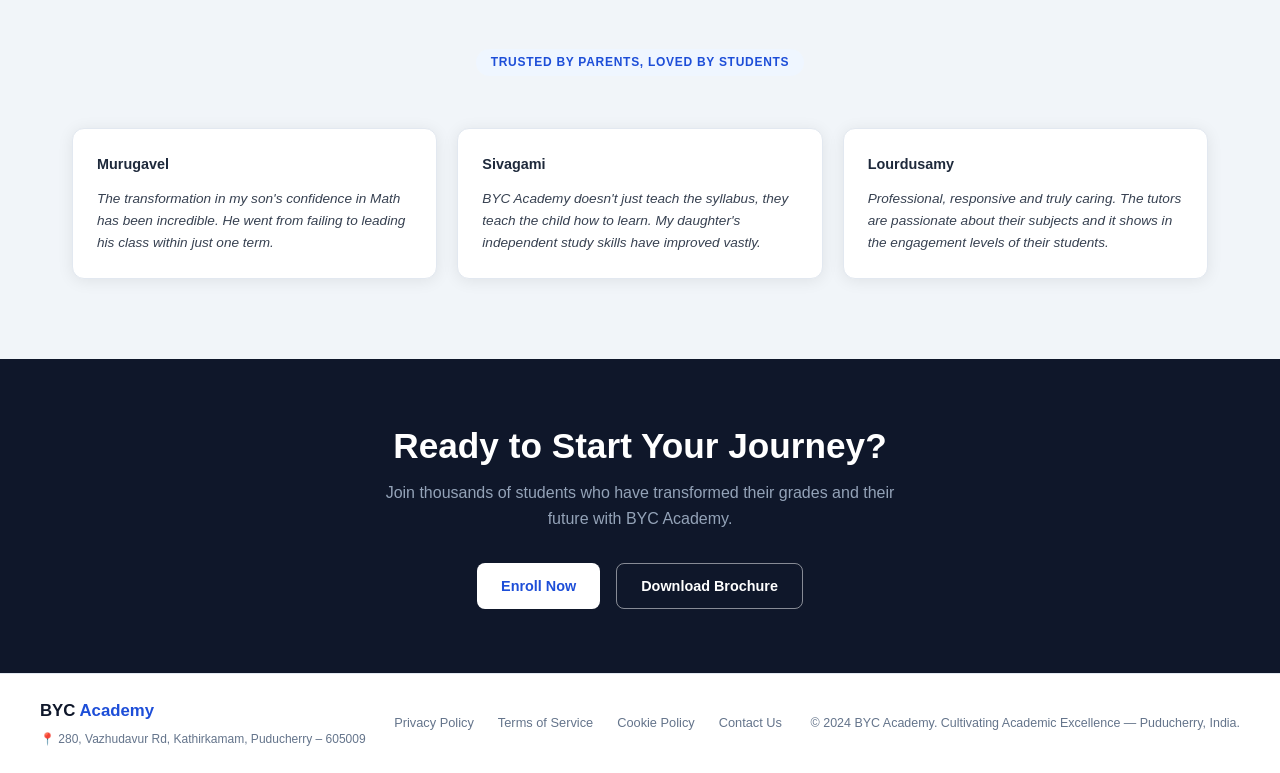
==== commit 2ac8ad8a: "corrected details of staff details" ====
--- a/index.html
+++ b/index.html
@@ -105,7 +105,7 @@
     </div>
     <div class="testi-grid">
       <div class="testi-card">
-        <div class="testi-name">David Miller</div>
+        <div class="testi-name">Murugavel</div>
         <p class="testi-text">The transformation in my son's confidence in Math has been incredible. He went from failing to leading his class within just one term.</p>
       </div>
       <div class="testi-card">
@@ -127,7 +127,7 @@
     <p>Join thousands of students who have transformed their grades and their future with BYC Academy.</p>
     <div class="cta-btns">
       <a href="contact.html" class="btn btn-white">Enroll Now</a>
-      <a href="javascript:void(0)" onclick="downloadBrochure()" class="btn btn-outline-white">Download Brochure</a>
+      <a href="assets/brochure.jpeg" target="_blank" class="btn btn-outline-white">Download Brochure</a>
     </div>
   </div>
 </section>
@@ -147,6 +147,5 @@
 </footer>
 
 <script src="main.js"></script>
-<script src="download.js"></script>
 </body>
 </html>
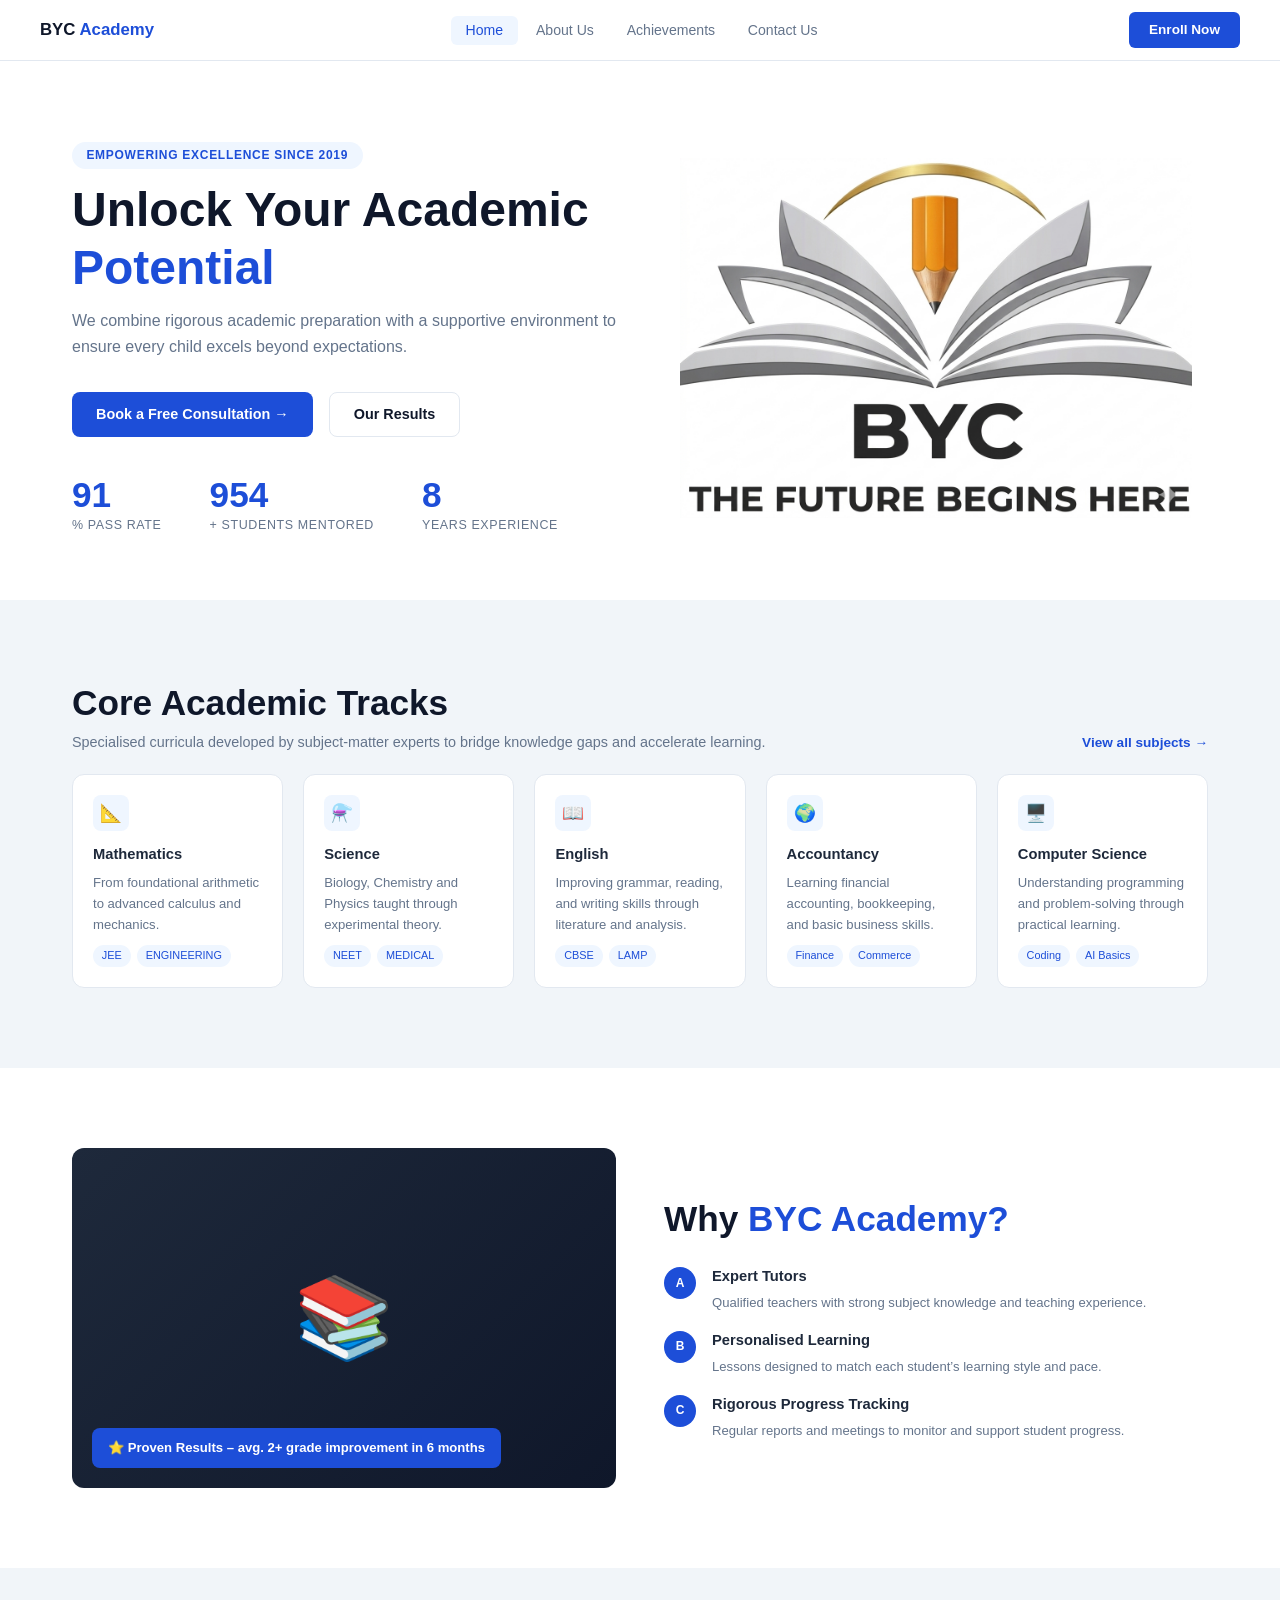
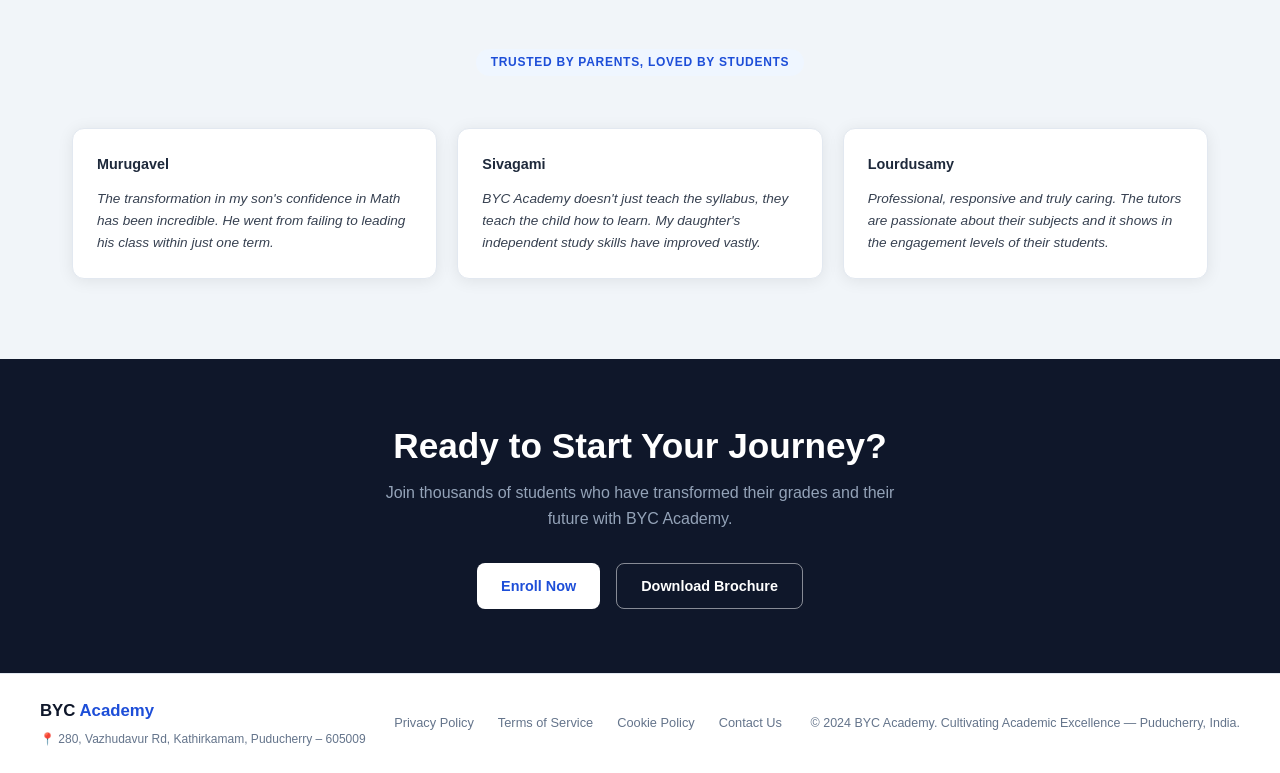
==== commit d743de3f: "updated records" ====
--- a/index.html
+++ b/index.html
@@ -37,7 +37,7 @@
           <a href="achievements.html" class="btn btn-outline">Our Results</a>
         </div>
         <div class="stats-row">
-          <div class="stat-item"><div class="num" data-target="94">0</div><div class="lbl">% Pass Rate</div></div>
+          <div class="stat-item"><div class="num" data-target="96">0</div><div class="lbl">% Pass Rate</div></div>
           <div class="stat-item"><div class="num" data-target="1000">0</div><div class="lbl">+ Students Mentored</div></div>
           <div class="stat-item"><div class="num" data-target="9">0</div><div class="lbl">Years Experience</div></div>
         </div>
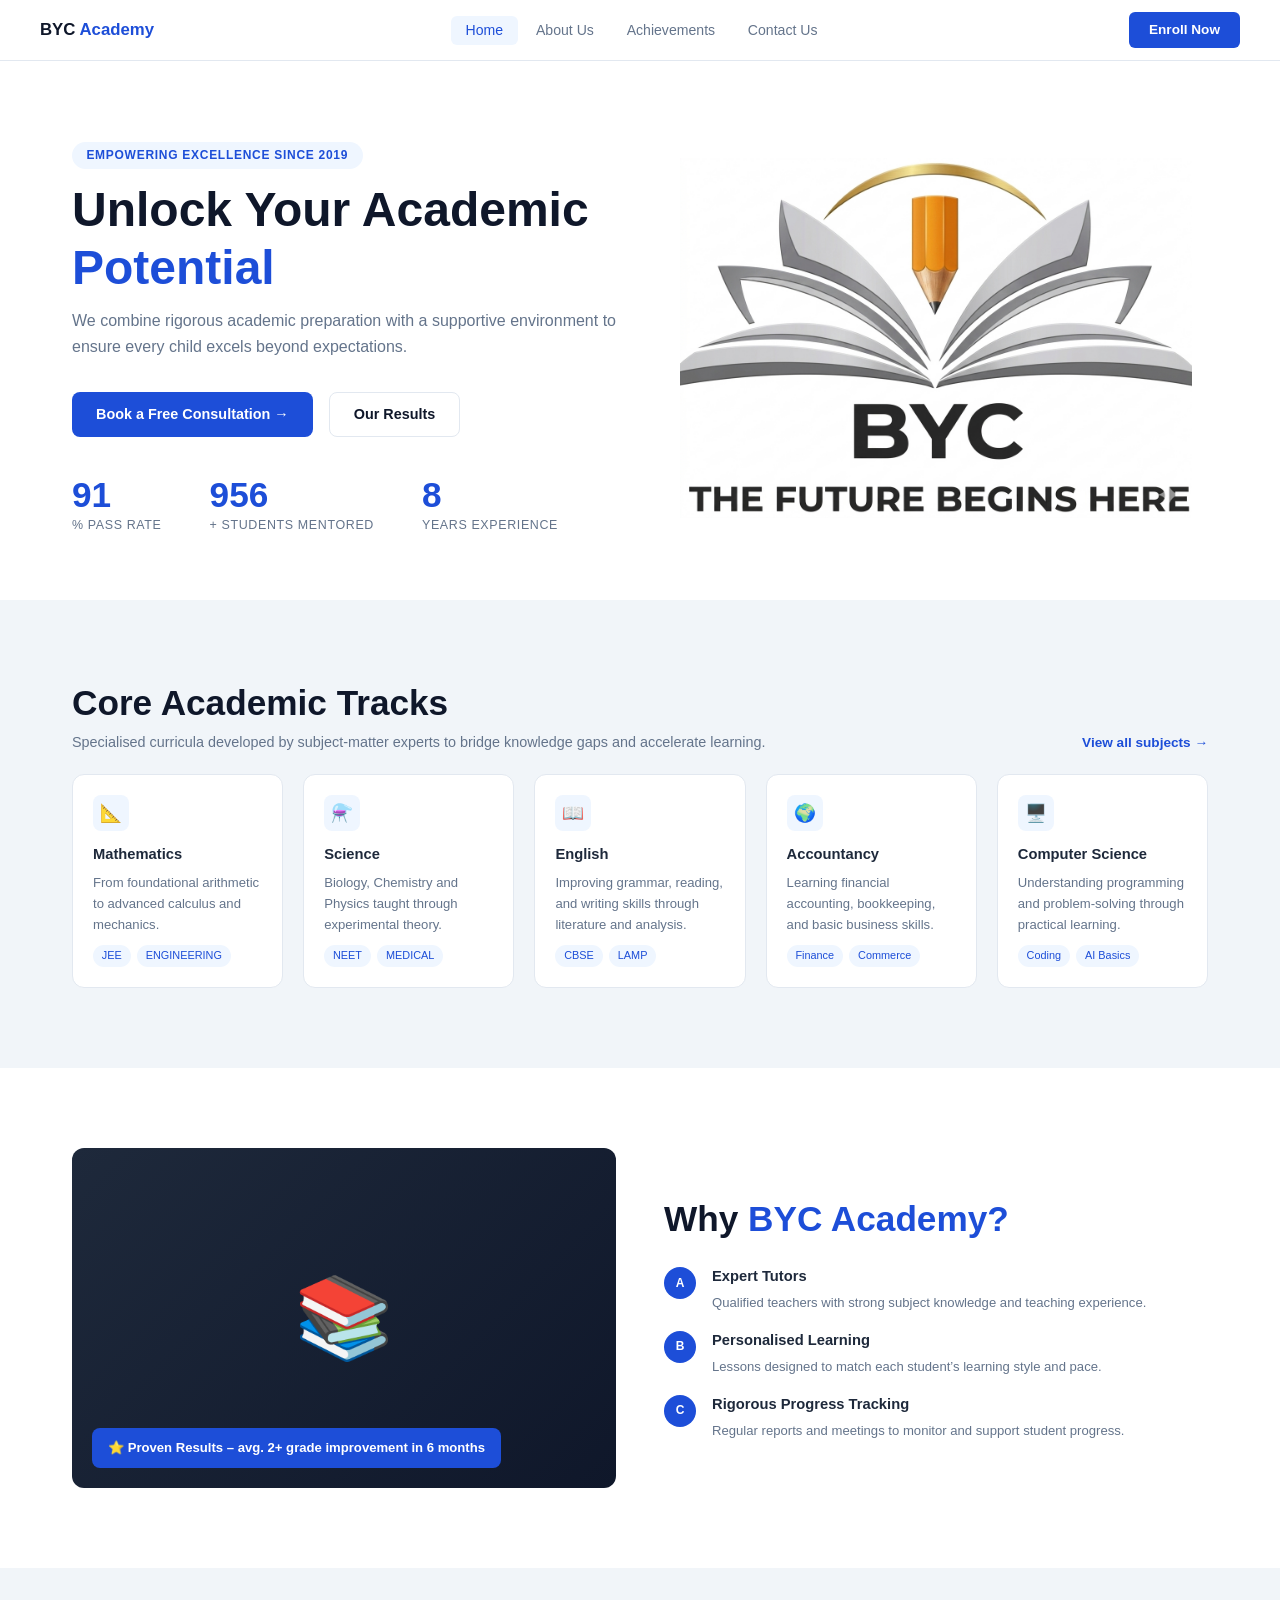
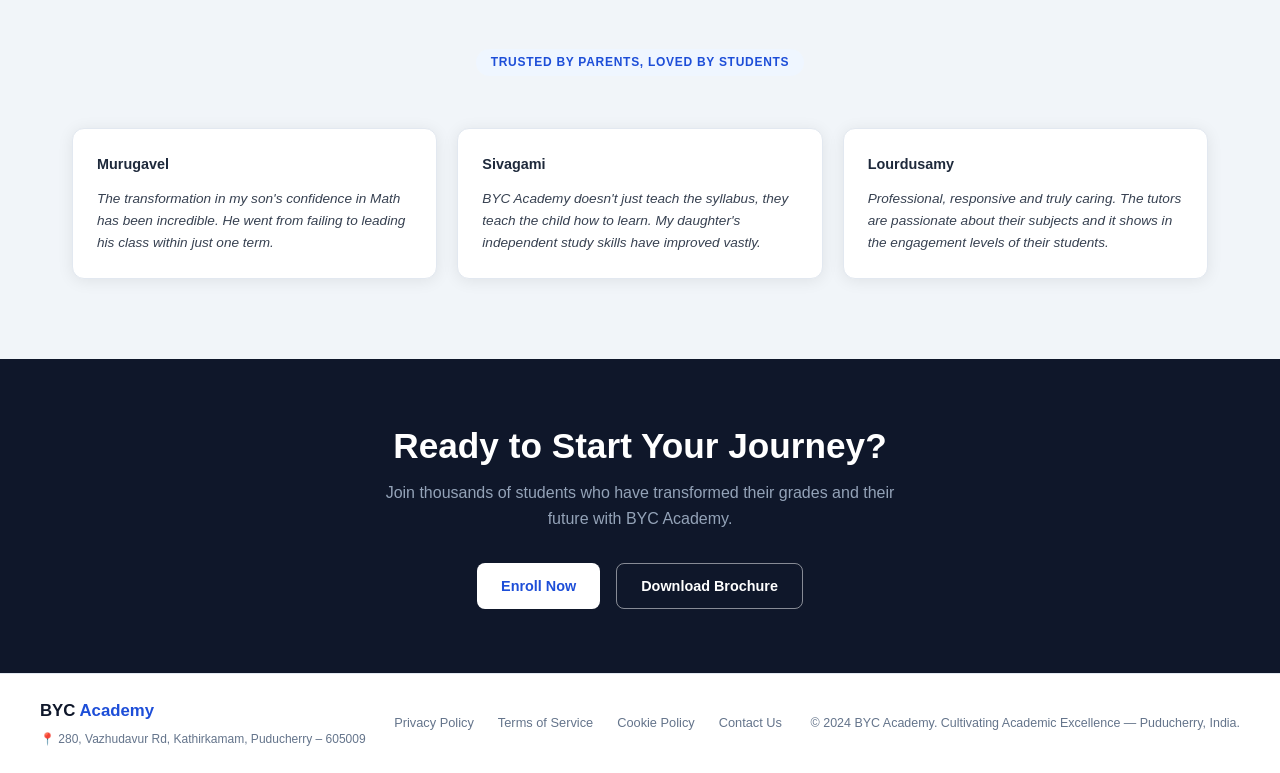
==== commit a40d211b: "updating open graph twitter cards" ====
--- a/index.html
+++ b/index.html
@@ -5,6 +5,14 @@
 <title>BYC Academy – Unlock Your Academic Potential</title>
 <link rel="icon" type="image/png" href="assets/favicon.png">
 <meta name="description" content="BYC Academy – Expert tutoring, personalised plans, proven results. Empowering students since 2019."/>
+<meta property="og:type" content="website" />
+<meta property="og:title" content="BYC Academy – Unlock Your Academic Potential" />
+<meta property="og:description" content="BYC Academy – Expert tutoring, personalised plans, proven results. Empowering students since 2019." />
+<meta property="og:image" content="assets/BYC.png" />
+<meta name="twitter:card" content="summary_large_image" />
+<meta name="twitter:title" content="BYC Academy – Unlock Your Academic Potential" />
+<meta name="twitter:description" content="BYC Academy – Expert tutoring, personalised plans, proven results. Empowering students since 2019." />
+<meta name="twitter:image" content="assets/BYC.png" />
 <link rel="stylesheet" href="style.css"/>
 </head>
 <body>
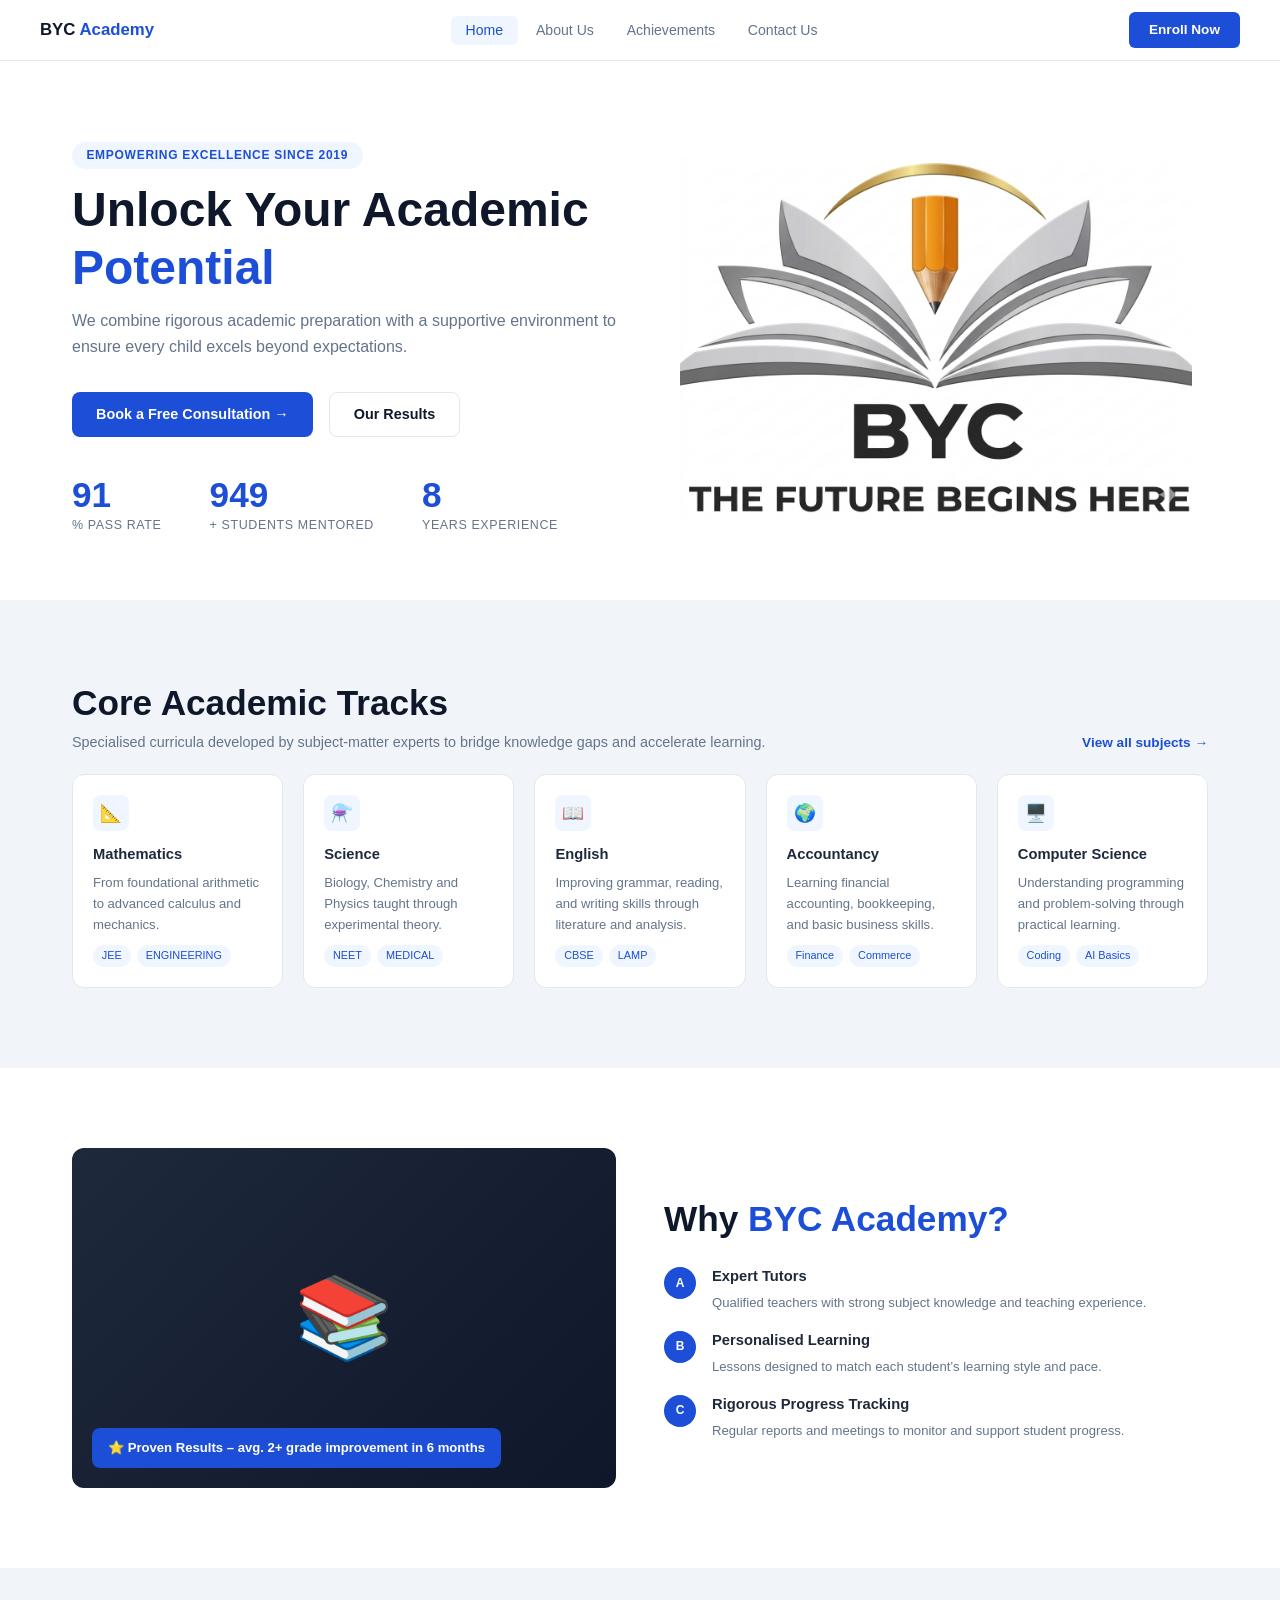
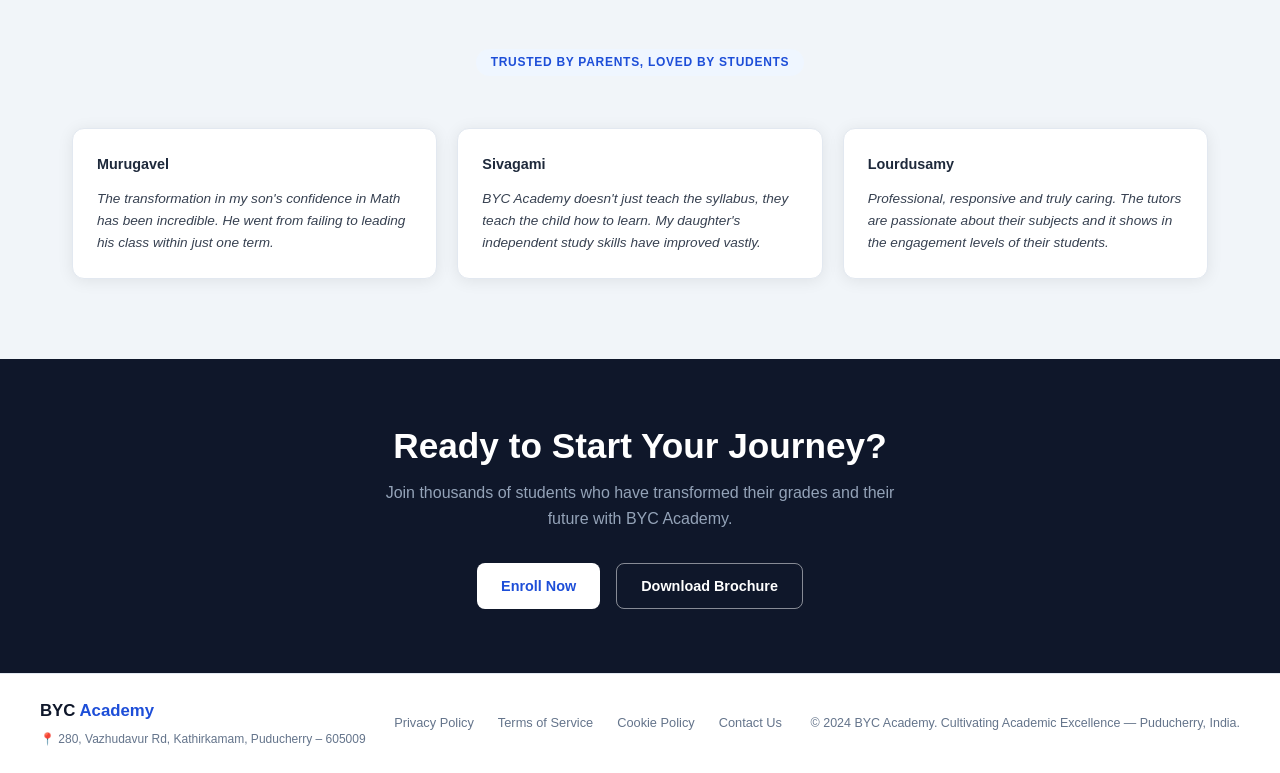
==== commit 3e5babf8: "updating open graph twitter cards2" ====
--- a/index.html
+++ b/index.html
@@ -6,13 +6,16 @@
 <link rel="icon" type="image/png" href="assets/favicon.png">
 <meta name="description" content="BYC Academy – Expert tutoring, personalised plans, proven results. Empowering students since 2019."/>
 <meta property="og:type" content="website" />
+<meta property="og:url" content="https://bycacademy.netlify.app/" />
 <meta property="og:title" content="BYC Academy – Unlock Your Academic Potential" />
 <meta property="og:description" content="BYC Academy – Expert tutoring, personalised plans, proven results. Empowering students since 2019." />
-<meta property="og:image" content="assets/BYC.png" />
+<meta property="og:image" content="https://bycacademy.netlify.app/assets/byc%20logo.png" />
+<meta property="og:image:type" content="image/png" />
 <meta name="twitter:card" content="summary_large_image" />
+<meta name="twitter:url" content="https://bycacademy.netlify.app/" />
 <meta name="twitter:title" content="BYC Academy – Unlock Your Academic Potential" />
 <meta name="twitter:description" content="BYC Academy – Expert tutoring, personalised plans, proven results. Empowering students since 2019." />
-<meta name="twitter:image" content="assets/BYC.png" />
+<meta name="twitter:image" content="https://bycacademy.netlify.app/assets/byc%20logo.png" />
 <link rel="stylesheet" href="style.css"/>
 </head>
 <body>
